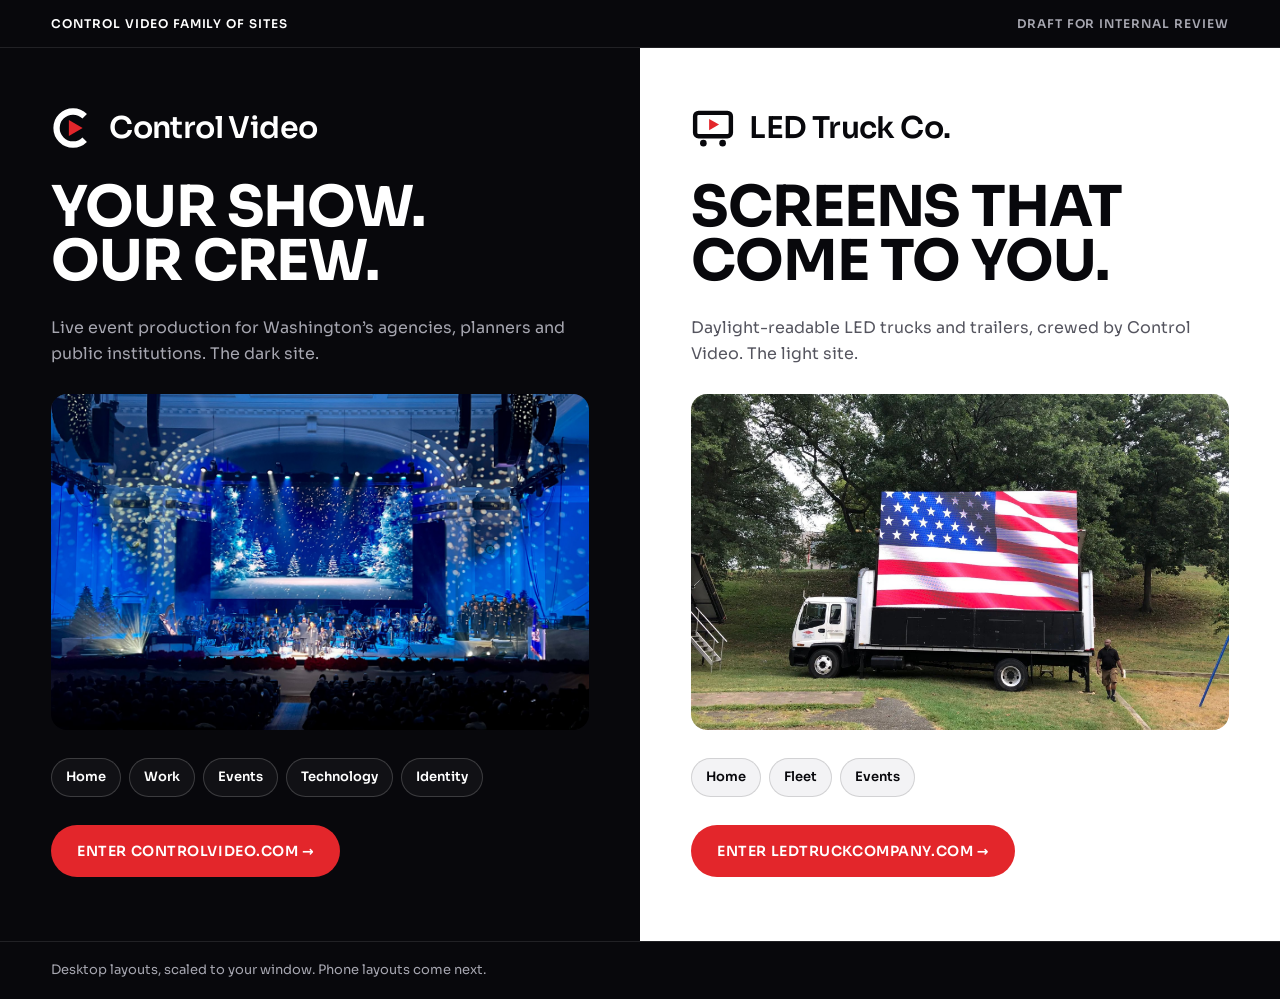
==== index.html @ 71e37f63 "Import Control Video and LED Truck Co. sites from review artifact Co-Authored-By: Claude Opus 5.5 <n" ====
<!doctype html>
<html lang="en">
<head>
<meta charset="utf-8">
<meta name="viewport" content="width=device-width, initial-scale=1">
<meta name="robots" content="noindex, nofollow">
<title>Control Video Review</title>
<link rel="stylesheet" href="https://fonts.googleapis.com/css2?family=Sora:wght@400;500;600;700&display=swap">
<style>
/* Layout: a two-way gateway. Left half is Control Video (dark), right half is LED Truck Co. (light), mirroring how the two sites invert one palette. Stacks on phones. */
:root{
  --ink:#08080C; --ink-panel:#121218; --paper:#FFFFFF; --paper-panel:#F3F3F5;
  --on-ink:#FFFFFF; --on-ink-muted:#A6A6B0; --on-paper:#08080C; --on-paper-muted:#55555F;
  --red:#E3262B;
  --font:'Sora', system-ui, -apple-system, 'Segoe UI', sans-serif;
  color-scheme: dark;
}
*{box-sizing:border-box}
body{margin:0;background:var(--ink);color:var(--on-ink);font-family:var(--font);font-size:16px;line-height:1.6}
.bar{display:flex;justify-content:space-between;align-items:center;gap:16px;padding-block:14px;padding-inline:max(16px,4vw);border-bottom:1px solid rgba(255,255,255,0.1);font-size:12px;font-weight:600;letter-spacing:.08em;text-transform:uppercase;color:var(--on-ink-muted)}
.bar b{color:var(--on-ink);font-weight:600}
.split{display:grid;grid-template-columns:1fr 1fr}
.side{display:flex;flex-direction:column;gap:28px;padding-block:56px 64px;padding-inline:max(16px,4vw);min-width:0}
.cv{background:var(--ink);color:var(--on-ink)}
.led{background:var(--paper);color:var(--on-paper)}
.lockup{display:flex;align-items:center;gap:14px;text-decoration:none;color:inherit}
.lockup span{font-size:clamp(22px,2.4vw,30px);font-weight:600;letter-spacing:-0.02em}
h2{margin:0;font-size:clamp(34px,4.4vw,64px);line-height:.95;letter-spacing:-0.02em;font-weight:700;text-transform:uppercase}
h2 span{display:block;white-space:nowrap}
.lead{margin:0;max-width:44ch;font-size:16px}
.cv .lead{color:var(--on-ink-muted)} .led .lead{color:var(--on-paper-muted)}
.shot{position:relative;border-radius:16px;overflow:hidden;aspect-ratio:16/10;max-width:100%}
.shot img{width:100%;height:100%;object-fit:cover;display:block}
.pages{display:flex;flex-wrap:wrap;gap:8px}
.pages a{padding:8px 14px;border-radius:999px;font-size:13px;font-weight:600;text-decoration:none}
.cv .pages a{color:var(--on-ink);border:1px solid rgba(255,255,255,0.18);background:rgba(255,255,255,0.04)}
.led .pages a{color:var(--on-paper);border:1px solid rgba(8,8,12,0.14);background:var(--paper-panel)}
.go{align-self:flex-start;display:inline-flex;align-items:center;gap:10px;height:52px;padding:0 26px;border-radius:999px;background:var(--red);color:#FFFFFF;text-decoration:none;font-size:14px;font-weight:600;letter-spacing:.04em;text-transform:uppercase}
.foot{padding-block:18px;padding-inline:max(16px,4vw);font-size:13px;color:var(--on-ink-muted);border-top:1px solid rgba(255,255,255,0.1)}
a:focus-visible{outline:2px solid var(--red);outline-offset:3px}
@media (max-width:820px){.split{grid-template-columns:1fr}.bar{flex-direction:column;align-items:flex-start;gap:4px}}
</style>
</head>
<body>
<div class="bar"><b>Control Video family of sites</b><span>Draft for internal review</span></div>

<div class="split">
  <section class="side cv" aria-labelledby="cv-title">
    <a class="lockup" href="home.html" aria-label="Control Video home">
      <svg width="44" height="44" viewBox="0 0 32 32" aria-hidden="true"><path d="M24.5 7.5 A12 12 0 1 0 24.5 24.5" fill="none" stroke="#FFFFFF" stroke-width="4.6"/><path d="M13 10.2 L23 16 L13 21.8 Z" fill="#E3262B"/></svg>
      <span>Control Video</span>
    </a>
    <h2 id="cv-title"><span>Your show.</span><span>Our crew.</span></h2>
    <p class="lead">Live event production for Washington’s agencies, planners and public institutions. The dark site.</p>
    <a class="shot" href="home.html" tabindex="-1" aria-hidden="true"><img src="assets/hero_hall.jpg" alt=""></a>
    <nav class="pages" aria-label="Control Video pages"><a href="home.html">Home</a><a href="work.html">Work</a><a href="events.html">Events</a><a href="technology.html">Technology</a><a href="identity.html">Identity</a></nav>
    <a class="go" href="home.html">Enter controlvideo.com →</a>
  </section>

  <section class="side led" aria-labelledby="led-title">
    <a class="lockup" href="led.html" aria-label="LED Truck Co. home">
      <svg width="44" height="44" viewBox="0 0 32 32" aria-hidden="true"><rect x="3" y="5" width="26" height="17" rx="2.5" fill="none" stroke="#08080C" stroke-width="3.2"/><path d="M13.2 9.4 L20.4 13.5 L13.2 17.6 Z" fill="#E3262B"/><circle cx="9" cy="27" r="2.4" fill="#08080C"/><circle cx="23" cy="27" r="2.4" fill="#08080C"/></svg>
      <span>LED Truck Co.</span>
    </a>
    <h2 id="led-title"><span>Screens that</span><span>come to you.</span></h2>
    <p class="lead">Daylight-readable LED trucks and trailers, crewed by Control Video. The light site.</p>
    <a class="shot" href="led.html" tabindex="-1" aria-hidden="true"><img src="assets/flagtruck.jpg" alt=""></a>
    <nav class="pages" aria-label="LED Truck Co. pages"><a href="led.html">Home</a><a href="led-fleet.html">Fleet</a><a href="led.html#events">Events</a></nav>
    <a class="go" href="led.html">Enter ledtruckcompany.com →</a>
  </section>
</div>

<div class="foot">Desktop layouts, scaled to your window. Phone layouts come next.</div>

</body></html>
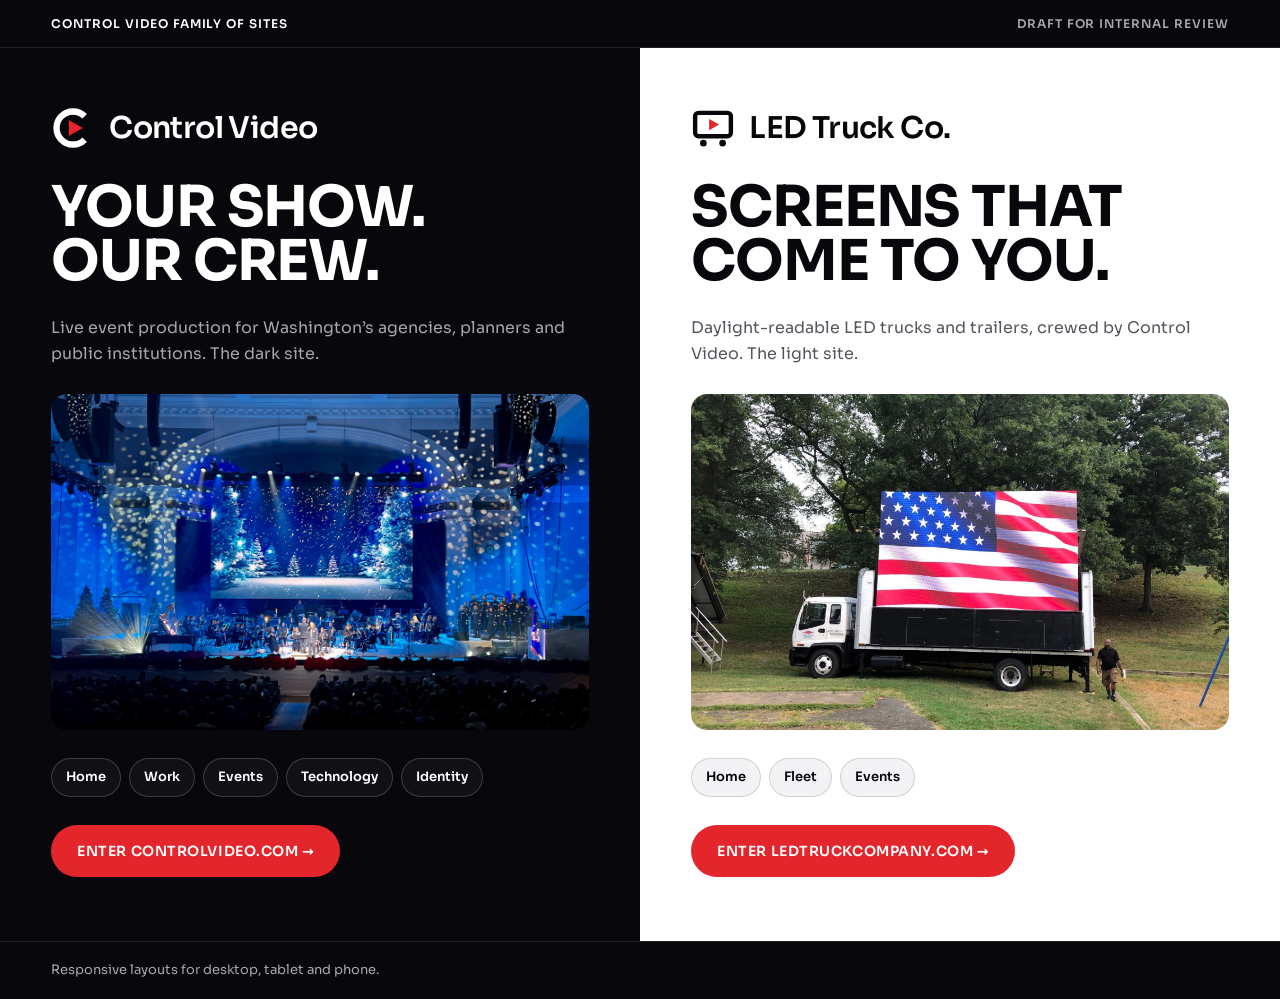
==== commit f439e8cb: "Responsive rebuild, working filters, and Let's talk + Careers forms - Rebuild all pages as responsiv" ====
--- a/index.html
+++ b/index.html
@@ -70,6 +70,6 @@
   </section>
 </div>
 
-<div class="foot">Desktop layouts, scaled to your window. Phone layouts come next.</div>
+<div class="foot">Responsive layouts for desktop, tablet and phone.</div>
 
 </body></html>
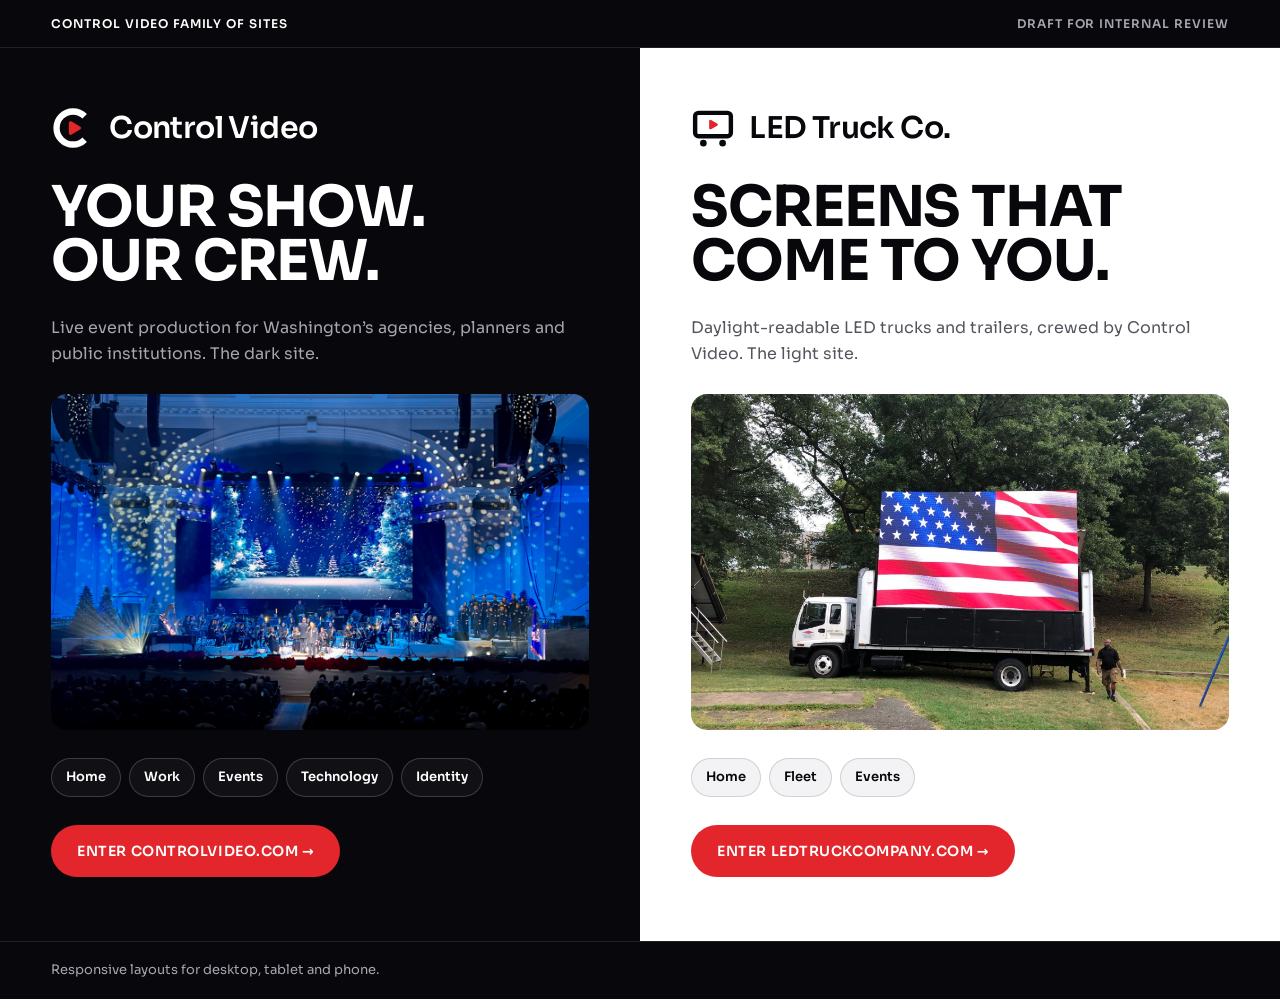
==== commit 4f4429b4: "Round the corners of the play triangle in both logos Co-Authored-By: Claude Opus 5.5 <noreply@anthro" ====
--- a/index.html
+++ b/index.html
@@ -47,7 +47,7 @@
 <div class="split">
   <section class="side cv" aria-labelledby="cv-title">
     <a class="lockup" href="home.html" aria-label="Control Video home">
-      <svg width="44" height="44" viewBox="0 0 32 32" aria-hidden="true"><path d="M24.5 7.5 A12 12 0 1 0 24.5 24.5" fill="none" stroke="#FFFFFF" stroke-width="4.6"/><path d="M13 10.2 L23 16 L13 21.8 Z" fill="#E3262B"/></svg>
+      <svg width="44" height="44" viewBox="0 0 32 32" aria-hidden="true"><path d="M24.5 7.5 A12 12 0 1 0 24.5 24.5" fill="none" stroke="#FFFFFF" stroke-width="4.6"/><path d="M14.1 12.1 L20.8 16 L14.1 19.9 Z" fill="#E3262B" stroke="#E3262B" stroke-width="2.2" stroke-linejoin="round"/></svg>
       <span>Control Video</span>
     </a>
     <h2 id="cv-title"><span>Your show.</span><span>Our crew.</span></h2>
@@ -59,7 +59,7 @@
 
   <section class="side led" aria-labelledby="led-title">
     <a class="lockup" href="led.html" aria-label="LED Truck Co. home">
-      <svg width="44" height="44" viewBox="0 0 32 32" aria-hidden="true"><rect x="3" y="5" width="26" height="17" rx="2.5" fill="none" stroke="#08080C" stroke-width="3.2"/><path d="M13.2 9.4 L20.4 13.5 L13.2 17.6 Z" fill="#E3262B"/><circle cx="9" cy="27" r="2.4" fill="#08080C"/><circle cx="23" cy="27" r="2.4" fill="#08080C"/></svg>
+      <svg width="44" height="44" viewBox="0 0 32 32" aria-hidden="true"><rect x="3" y="5" width="26" height="17" rx="2.5" fill="none" stroke="#08080C" stroke-width="3.2"/><path d="M14.1 10.95 L18.6 13.5 L14.1 16.05 Z" fill="#E3262B" stroke="#E3262B" stroke-width="1.8" stroke-linejoin="round"/><circle cx="9" cy="27" r="2.4" fill="#08080C"/><circle cx="23" cy="27" r="2.4" fill="#08080C"/></svg>
       <span>LED Truck Co.</span>
     </a>
     <h2 id="led-title"><span>Screens that</span><span>come to you.</span></h2>
